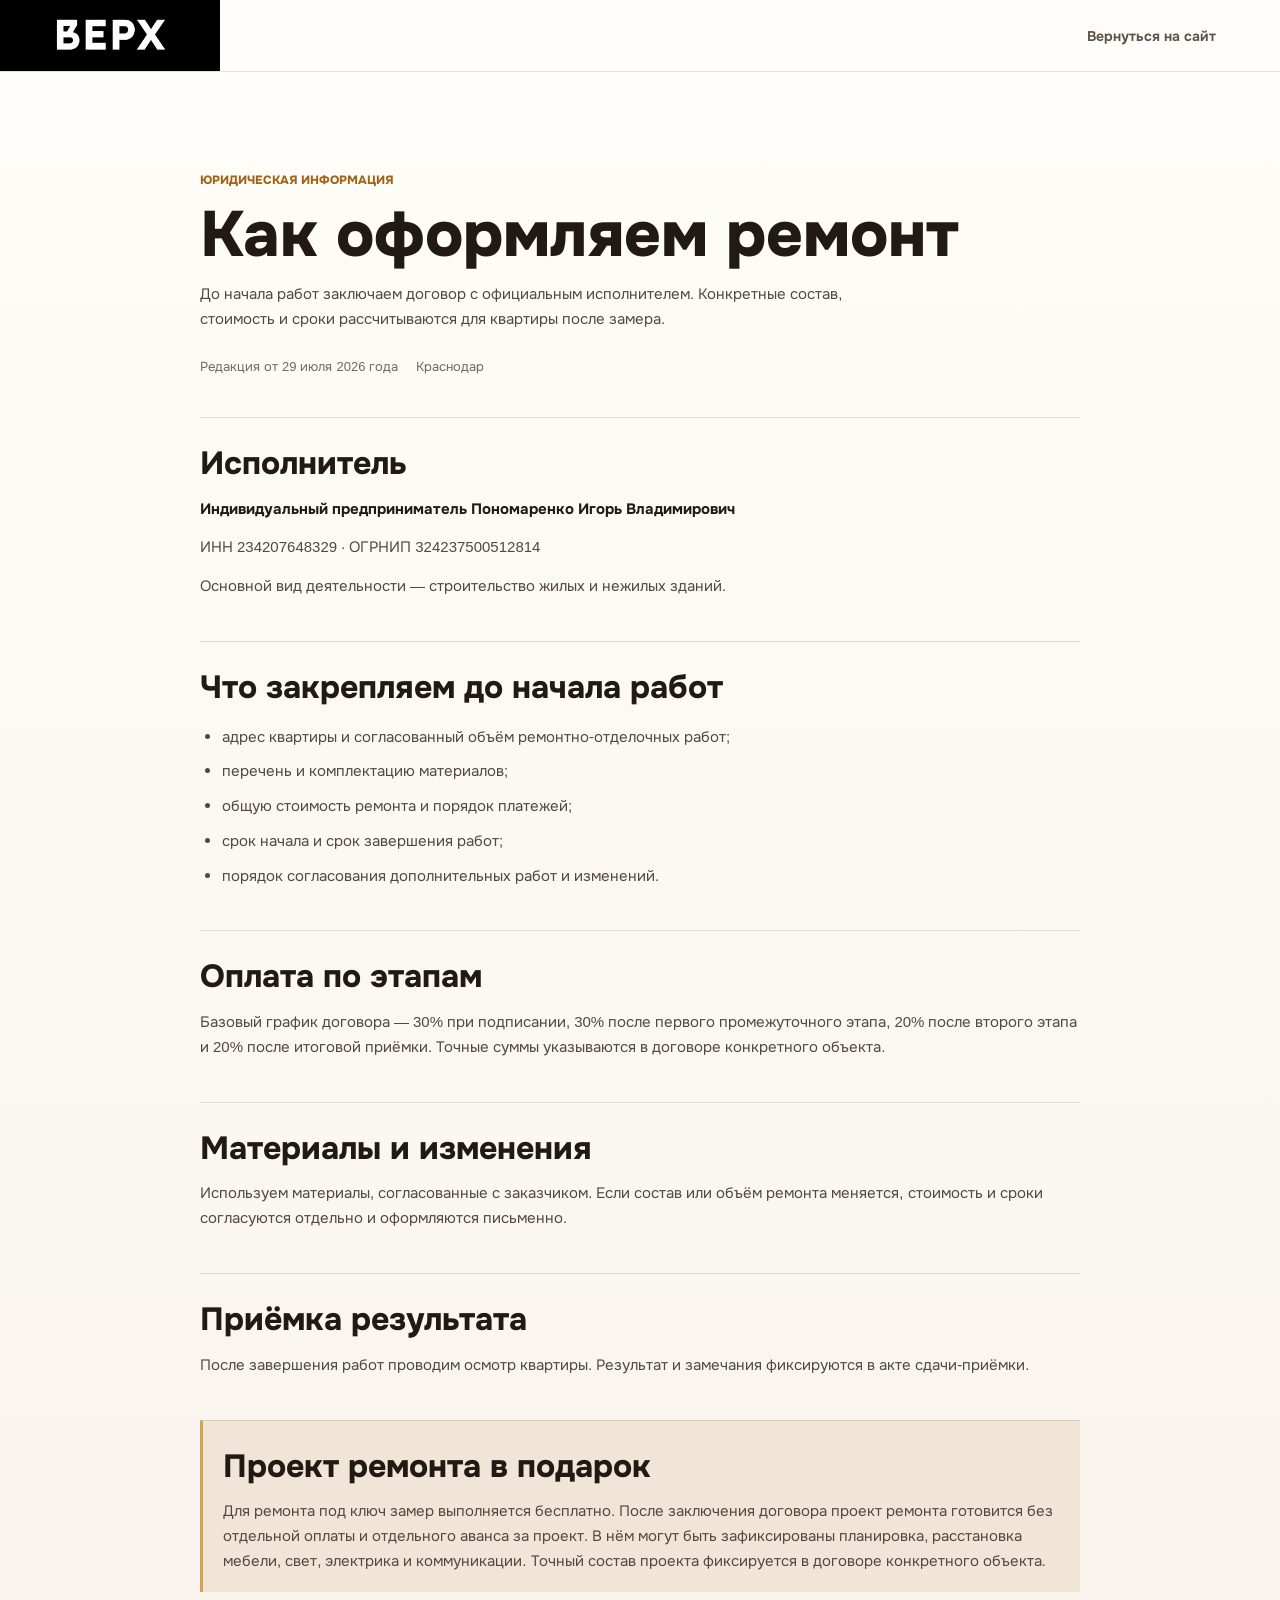
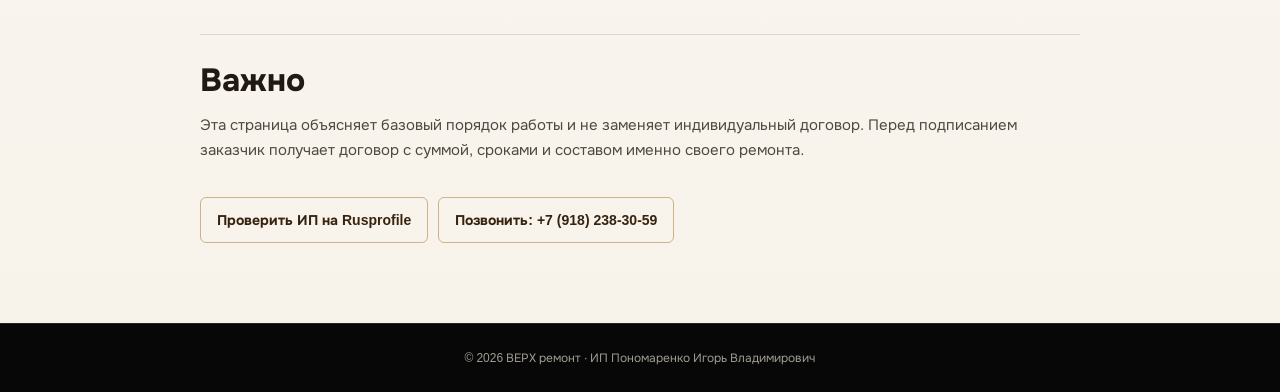
==== contract.html @ 63110f44 "Publish standalone VERH online design site" ====
<!doctype html>
<html lang="ru">
  <head>
    <meta charset="utf-8" />
    <meta name="viewport" content="width=device-width, initial-scale=1" />
    <title>Как оформляем договор — ВЕРХ ремонт</title>
    <meta name="description" content="Порядок оформления договора на ремонтно-отделочные работы с ВЕРХ ремонтом." />
    <meta name="robots" content="noindex, follow" />
    <link rel="canonical" href="https://verhremont.ru/contract.html" />
    <link rel="icon" type="image/png" sizes="120x120" href="/favicon.png" />
    <link rel="stylesheet" href="legal-pages.css?v=20260729" />
  </head>
  <body>
    <header class="legal-page-header">
      <a class="legal-page-header__brand" href="/" aria-label="ВЕРХ — на главную">
        <img src="assets/brand/verh-wordmark-white-transparent.webp" alt="ВЕРХ" width="3360" height="1060" />
      </a>
      <a class="legal-page-header__back" href="/">Вернуться на сайт</a>
    </header>
    <main class="legal-document">
      <span class="legal-document__eyebrow">Юридическая информация</span>
      <h1>Как оформляем ремонт</h1>
      <p class="legal-document__lead">До начала работ заключаем договор с официальным исполнителем. Конкретные состав, стоимость и сроки рассчитываются для квартиры после замера.</p>
      <div class="legal-document__meta">
        <span>Редакция от 29 июля 2026 года</span>
        <span>Краснодар</span>
      </div>

      <section>
        <h2>Исполнитель</h2>
        <p><strong>Индивидуальный предприниматель Пономаренко Игорь Владимирович</strong></p>
        <p>ИНН 234207648329 · ОГРНИП 324237500512814</p>
        <p>Основной вид деятельности — строительство жилых и нежилых зданий.</p>
      </section>

      <section>
        <h2>Что закрепляем до начала работ</h2>
        <ul>
          <li>адрес квартиры и согласованный объём ремонтно-отделочных работ;</li>
          <li>перечень и комплектацию материалов;</li>
          <li>общую стоимость ремонта и порядок платежей;</li>
          <li>срок начала и срок завершения работ;</li>
          <li>порядок согласования дополнительных работ и изменений.</li>
        </ul>
      </section>

      <section>
        <h2>Оплата по этапам</h2>
        <p>Базовый график договора — 30% при подписании, 30% после первого промежуточного этапа, 20% после второго этапа и 20% после итоговой приёмки. Точные суммы указываются в договоре конкретного объекта.</p>
      </section>

      <section>
        <h2>Материалы и изменения</h2>
        <p>Используем материалы, согласованные с заказчиком. Если состав или объём ремонта меняется, стоимость и сроки согласуются отдельно и оформляются письменно.</p>
      </section>

      <section>
        <h2>Приёмка результата</h2>
        <p>После завершения работ проводим осмотр квартиры. Результат и замечания фиксируются в акте сдачи-приёмки.</p>
      </section>

      <section class="legal-document__notice">
        <h2>Проект ремонта в подарок</h2>
        <p>Для ремонта под ключ замер выполняется бесплатно. После заключения договора проект ремонта готовится без отдельной оплаты и отдельного аванса за проект. В нём могут быть зафиксированы планировка, расстановка мебели, свет, электрика и коммуникации. Точный состав проекта фиксируется в договоре конкретного объекта.</p>
      </section>

      <section>
        <h2>Важно</h2>
        <p>Эта страница объясняет базовый порядок работы и не заменяет индивидуальный договор. Перед подписанием заказчик получает договор с суммой, сроками и составом именно своего ремонта.</p>
        <div class="legal-document__actions">
          <a href="https://www.rusprofile.ru/ip/324237500512814" target="_blank" rel="noreferrer noopener">Проверить ИП на Rusprofile</a>
          <a href="tel:+79182383059">Позвонить: +7 (918) 238-30-59</a>
        </div>
      </section>
    </main>
    <footer class="legal-page-footer">© 2026 ВЕРХ ремонт · ИП Пономаренко Игорь Владимирович</footer>
  </body>
</html>
---- legal-pages.css ----
@font-face {
  font-family: "Onest";
  src: url("assets/fonts/onest-cyrillic.woff2") format("woff2");
  font-style: normal;
  font-weight: 100 900;
  font-display: swap;
}

* {
  box-sizing: border-box;
}

html {
  background: #f7f2ea;
  color: #211a14;
  font-family: "Onest", Arial, sans-serif;
  scroll-behavior: smooth;
}

body {
  min-width: 320px;
  margin: 0;
  background: linear-gradient(180deg, #fffdf9, #f7f2ea);
}

a {
  color: inherit;
}

.legal-page-header {
  display: flex;
  min-height: 72px;
  align-items: center;
  justify-content: space-between;
  gap: 24px;
  border-bottom: 1px solid rgba(49, 37, 26, 0.12);
  background: #fffdf9;
  padding: 0 clamp(18px, 5vw, 72px) 0 0;
}

.legal-page-header__brand {
  display: flex;
  align-self: stretch;
  align-items: center;
  background: #000;
  padding: 0 clamp(18px, 4vw, 56px);
}

.legal-page-header__brand img {
  display: block;
  width: 118px;
  height: auto;
}

.legal-page-header__back {
  color: #5d5147;
  font-size: 14px;
  font-weight: 650;
  text-decoration: none;
}

.legal-page-header__back:hover {
  color: #9f6418;
}

.legal-document {
  width: min(880px, calc(100% - 36px));
  margin: 0 auto;
  padding: clamp(56px, 8vw, 96px) 0 80px;
}

.legal-document__eyebrow {
  color: #9f6418;
  font-size: 12px;
  font-weight: 800;
  text-transform: uppercase;
}

.legal-document h1 {
  max-width: 800px;
  margin: 14px 0 0;
  font-size: clamp(36px, 6vw, 64px);
  font-weight: 800;
  line-height: 1.02;
}

.legal-document__lead {
  max-width: 720px;
  margin: 24px 0 0;
  color: #655b51;
  font-size: 18px;
  line-height: 1.55;
}

.legal-document__meta {
  display: flex;
  flex-wrap: wrap;
  gap: 8px 18px;
  margin-top: 26px;
  color: #71675d;
  font-size: 13px;
}

.legal-document section {
  margin-top: 42px;
  border-top: 1px solid rgba(49, 37, 26, 0.14);
  padding-top: 28px;
}

.legal-document h2 {
  margin: 0;
  font-size: clamp(24px, 3vw, 32px);
  font-weight: 750;
  line-height: 1.15;
}

.legal-document h3 {
  margin: 24px 0 0;
  font-size: 18px;
}

.legal-document p,
.legal-document li {
  color: #514840;
  font-size: 15px;
  line-height: 1.65;
}

.legal-document p {
  margin: 14px 0 0;
}

.legal-document ul,
.legal-document ol {
  display: grid;
  gap: 10px;
  margin: 18px 0 0;
  padding-left: 22px;
}

.legal-document strong {
  color: #211a14;
}

.legal-document a {
  color: #895315;
  text-underline-offset: 3px;
}

.legal-document__notice {
  border-left: 3px solid #d6a34f;
  background: #f0e5d6;
  padding: 18px 20px;
}

.legal-document__actions {
  display: flex;
  flex-wrap: wrap;
  gap: 10px;
  margin-top: 34px;
}

.legal-document__actions a {
  display: inline-flex;
  min-height: 46px;
  align-items: center;
  justify-content: center;
  border: 1px solid rgba(159, 100, 24, 0.45);
  border-radius: 6px;
  padding: 0 16px;
  color: #37230e;
  font-size: 14px;
  font-weight: 700;
  text-decoration: none;
}

.legal-page-footer {
  border-top: 1px solid rgba(255, 248, 234, 0.12);
  background: #070707;
  color: rgba(255, 248, 234, 0.62);
  padding: 26px 18px;
  text-align: center;
  font-size: 12px;
}

@media (max-width: 620px) {
  .legal-page-header {
    min-height: 62px;
    padding-right: 16px;
  }

  .legal-page-header__brand {
    padding: 0 16px;
  }

  .legal-page-header__brand img {
    width: 104px;
  }

  .legal-page-header__back {
    font-size: 12px;
  }

  .legal-document__lead {
    font-size: 16px;
  }
}
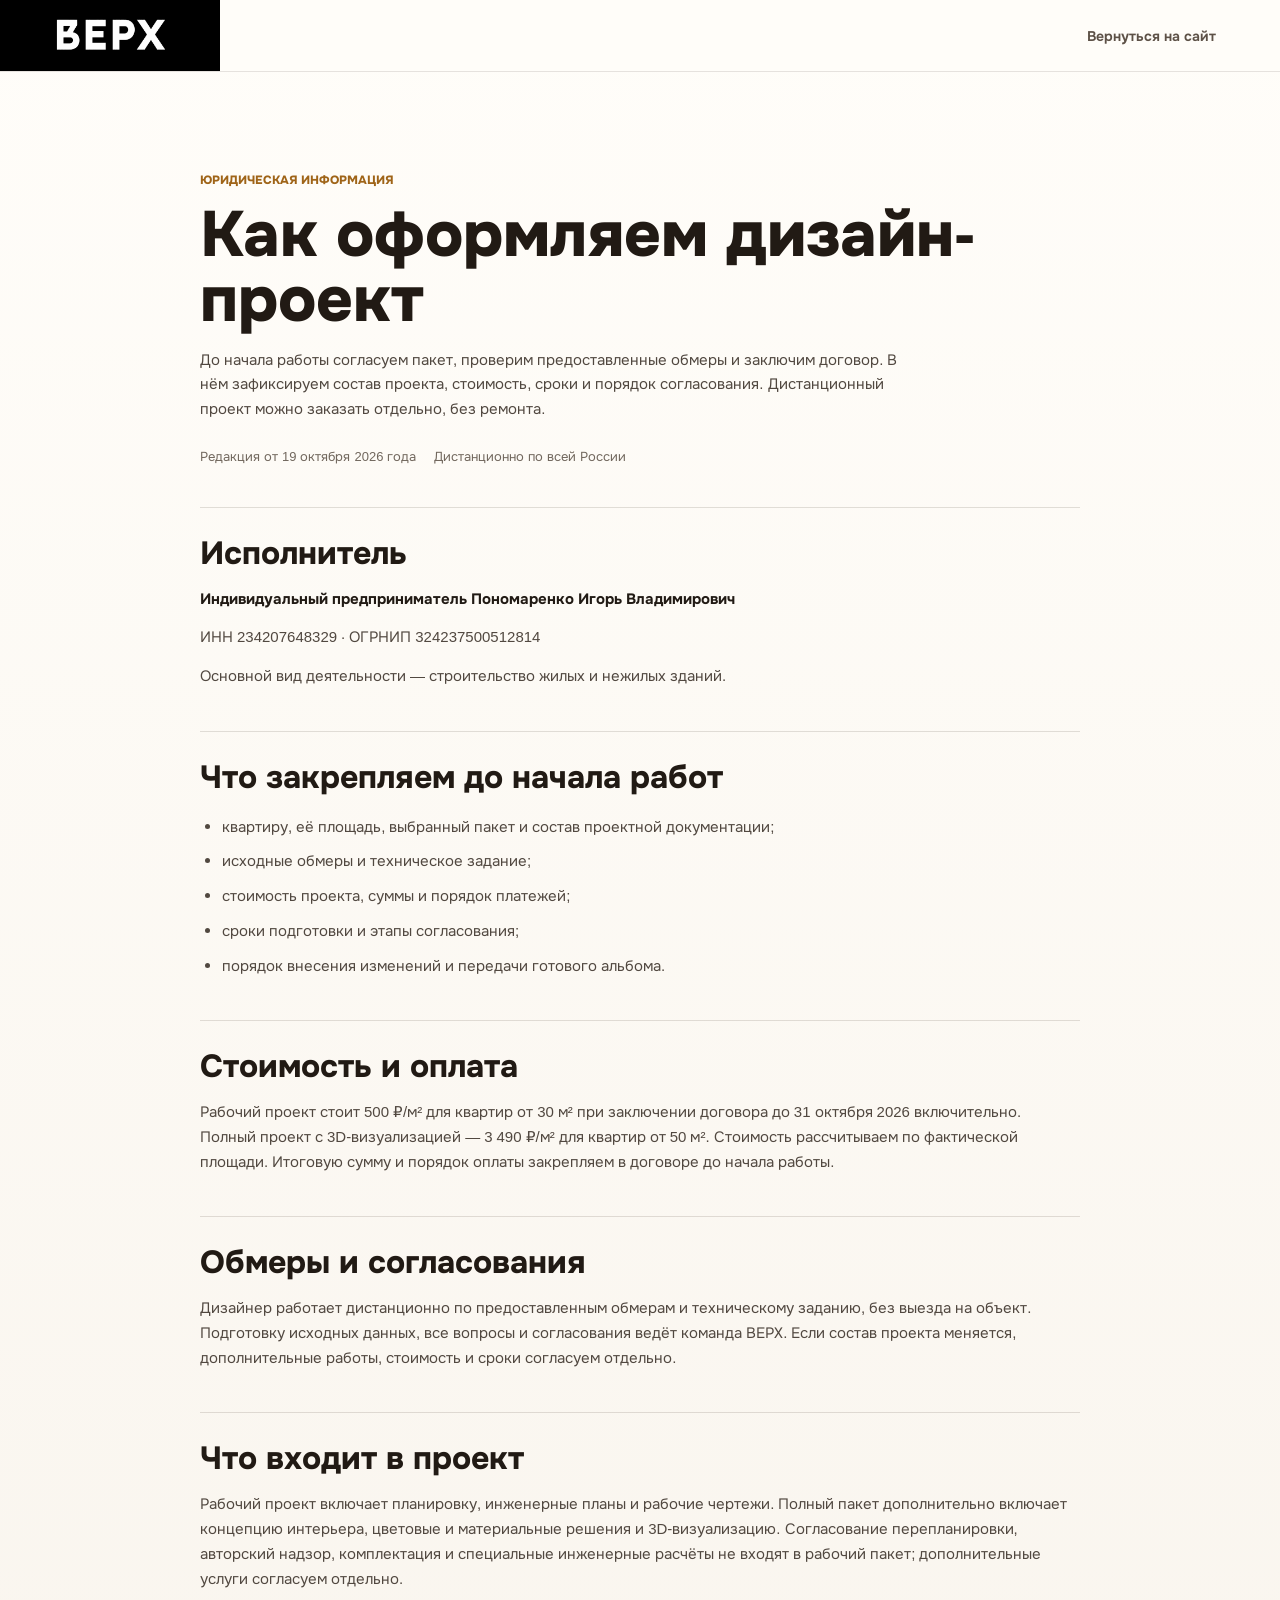
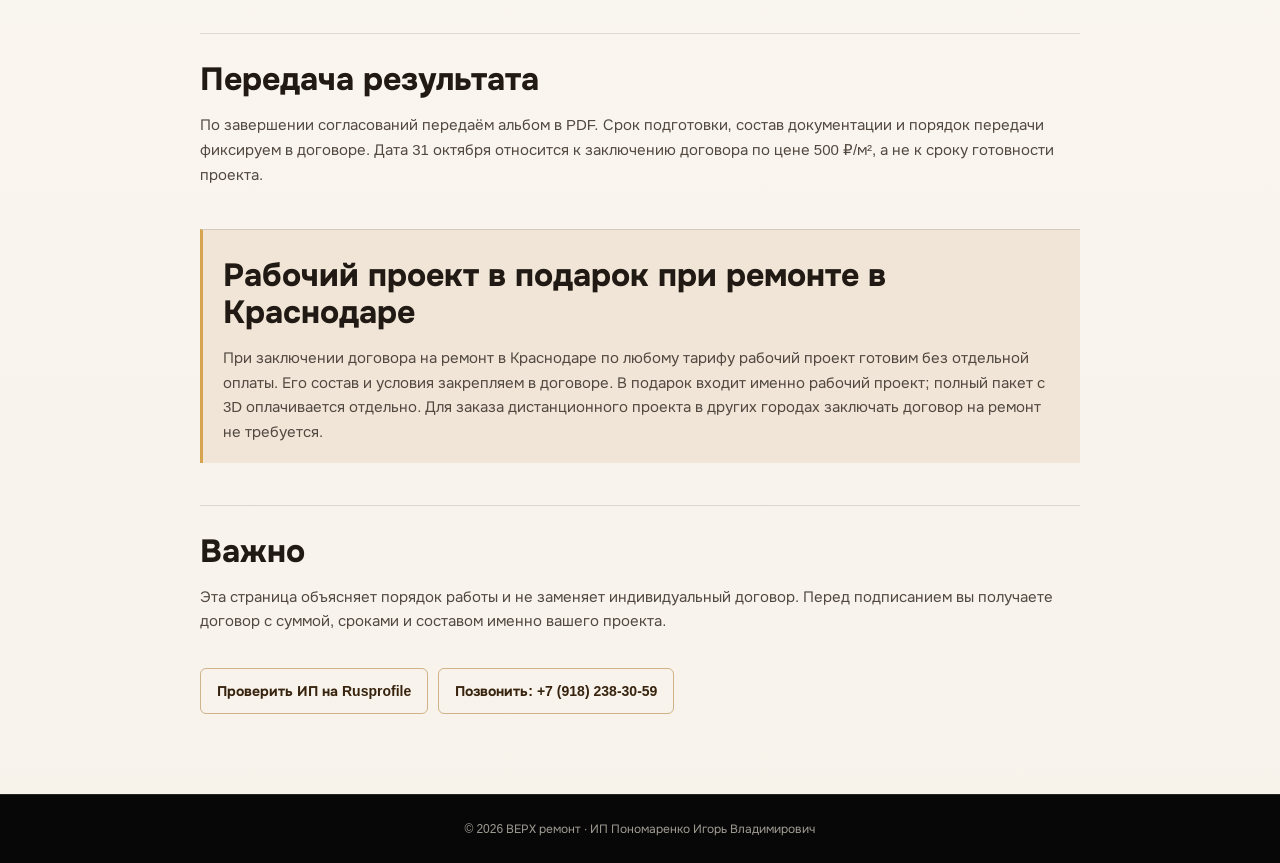
==== commit 3d987235: "Release approved dark design site with live leads and analytics" ====
--- a/contract.html
+++ b/contract.html
@@ -3,10 +3,10 @@
   <head>
     <meta charset="utf-8" />
     <meta name="viewport" content="width=device-width, initial-scale=1" />
-    <title>Как оформляем договор — ВЕРХ ремонт</title>
-    <meta name="description" content="Порядок оформления договора на ремонтно-отделочные работы с ВЕРХ ремонтом." />
+    <title>Как оформляем дизайн-проект — ВЕРХ</title>
+    <meta name="description" content="Договор на дистанционный дизайн-проект квартиры: состав, стоимость, исходные данные и порядок согласования с ВЕРХ." />
     <meta name="robots" content="noindex, follow" />
-    <link rel="canonical" href="https://verhremont.ru/contract.html" />
+    <link rel="canonical" href="https://design.verhremont.ru/contract.html" />
     <link rel="icon" type="image/png" sizes="120x120" href="/favicon.png" />
     <link rel="stylesheet" href="legal-pages.css?v=20260729" />
   </head>
@@ -19,11 +19,11 @@
     </header>
     <main class="legal-document">
       <span class="legal-document__eyebrow">Юридическая информация</span>
-      <h1>Как оформляем ремонт</h1>
-      <p class="legal-document__lead">До начала работ заключаем договор с официальным исполнителем. Конкретные состав, стоимость и сроки рассчитываются для квартиры после замера.</p>
+      <h1>Как оформляем дизайн-проект</h1>
+      <p class="legal-document__lead">До начала работы согласуем пакет, проверим предоставленные обмеры и заключим договор. В нём зафиксируем состав проекта, стоимость, сроки и порядок согласования. Дистанционный проект можно заказать отдельно, без ремонта.</p>
       <div class="legal-document__meta">
-        <span>Редакция от 29 июля 2026 года</span>
-        <span>Краснодар</span>
+        <span>Редакция от 19 октября 2026 года</span>
+        <span>Дистанционно по всей России</span>
       </div>
 
       <section>
@@ -36,37 +36,42 @@
       <section>
         <h2>Что закрепляем до начала работ</h2>
         <ul>
-          <li>адрес квартиры и согласованный объём ремонтно-отделочных работ;</li>
-          <li>перечень и комплектацию материалов;</li>
-          <li>общую стоимость ремонта и порядок платежей;</li>
-          <li>срок начала и срок завершения работ;</li>
-          <li>порядок согласования дополнительных работ и изменений.</li>
+          <li>квартиру, её площадь, выбранный пакет и состав проектной документации;</li>
+          <li>исходные обмеры и техническое задание;</li>
+          <li>стоимость проекта, суммы и порядок платежей;</li>
+          <li>сроки подготовки и этапы согласования;</li>
+          <li>порядок внесения изменений и передачи готового альбома.</li>
         </ul>
       </section>
 
       <section>
-        <h2>Оплата по этапам</h2>
-        <p>Базовый график договора — 30% при подписании, 30% после первого промежуточного этапа, 20% после второго этапа и 20% после итоговой приёмки. Точные суммы указываются в договоре конкретного объекта.</p>
+        <h2>Стоимость и оплата</h2>
+        <p>Рабочий проект стоит 500 ₽/м² для квартир от 30 м² при заключении договора до 31 октября 2026 включительно. Полный проект с 3D-визуализацией — 3 490 ₽/м² для квартир от 50 м². Стоимость рассчитываем по фактической площади. Итоговую сумму и порядок оплаты закрепляем в договоре до начала работы.</p>
       </section>
 
       <section>
-        <h2>Материалы и изменения</h2>
-        <p>Используем материалы, согласованные с заказчиком. Если состав или объём ремонта меняется, стоимость и сроки согласуются отдельно и оформляются письменно.</p>
+        <h2>Обмеры и согласования</h2>
+        <p>Дизайнер работает дистанционно по предоставленным обмерам и техническому заданию, без выезда на объект. Подготовку исходных данных, все вопросы и согласования ведёт команда ВЕРХ. Если состав проекта меняется, дополнительные работы, стоимость и сроки согласуем отдельно.</p>
       </section>
 
       <section>
-        <h2>Приёмка результата</h2>
-        <p>После завершения работ проводим осмотр квартиры. Результат и замечания фиксируются в акте сдачи-приёмки.</p>
+        <h2>Что входит в проект</h2>
+        <p>Рабочий проект включает планировку, инженерные планы и рабочие чертежи. Полный пакет дополнительно включает концепцию интерьера, цветовые и материальные решения и 3D-визуализацию. Согласование перепланировки, авторский надзор, комплектация и специальные инженерные расчёты не входят в рабочий пакет; дополнительные услуги согласуем отдельно.</p>
+      </section>
+
+      <section>
+        <h2>Передача результата</h2>
+        <p>По завершении согласований передаём альбом в PDF. Срок подготовки, состав документации и порядок передачи фиксируем в договоре. Дата 31 октября относится к заключению договора по цене 500 ₽/м², а не к сроку готовности проекта.</p>
       </section>
 
       <section class="legal-document__notice">
-        <h2>Проект ремонта в подарок</h2>
-        <p>Для ремонта под ключ замер выполняется бесплатно. После заключения договора проект ремонта готовится без отдельной оплаты и отдельного аванса за проект. В нём могут быть зафиксированы планировка, расстановка мебели, свет, электрика и коммуникации. Точный состав проекта фиксируется в договоре конкретного объекта.</p>
+        <h2>Рабочий проект в подарок при ремонте в Краснодаре</h2>
+        <p>При заключении договора на ремонт в Краснодаре по любому тарифу рабочий проект готовим без отдельной оплаты. Его состав и условия закрепляем в договоре. В подарок входит именно рабочий проект; полный пакет с 3D оплачивается отдельно. Для заказа дистанционного проекта в других городах заключать договор на ремонт не требуется.</p>
       </section>
 
       <section>
         <h2>Важно</h2>
-        <p>Эта страница объясняет базовый порядок работы и не заменяет индивидуальный договор. Перед подписанием заказчик получает договор с суммой, сроками и составом именно своего ремонта.</p>
+        <p>Эта страница объясняет порядок работы и не заменяет индивидуальный договор. Перед подписанием вы получаете договор с суммой, сроками и составом именно вашего проекта.</p>
         <div class="legal-document__actions">
           <a href="https://www.rusprofile.ru/ip/324237500512814" target="_blank" rel="noreferrer noopener">Проверить ИП на Rusprofile</a>
           <a href="tel:+79182383059">Позвонить: +7 (918) 238-30-59</a>
